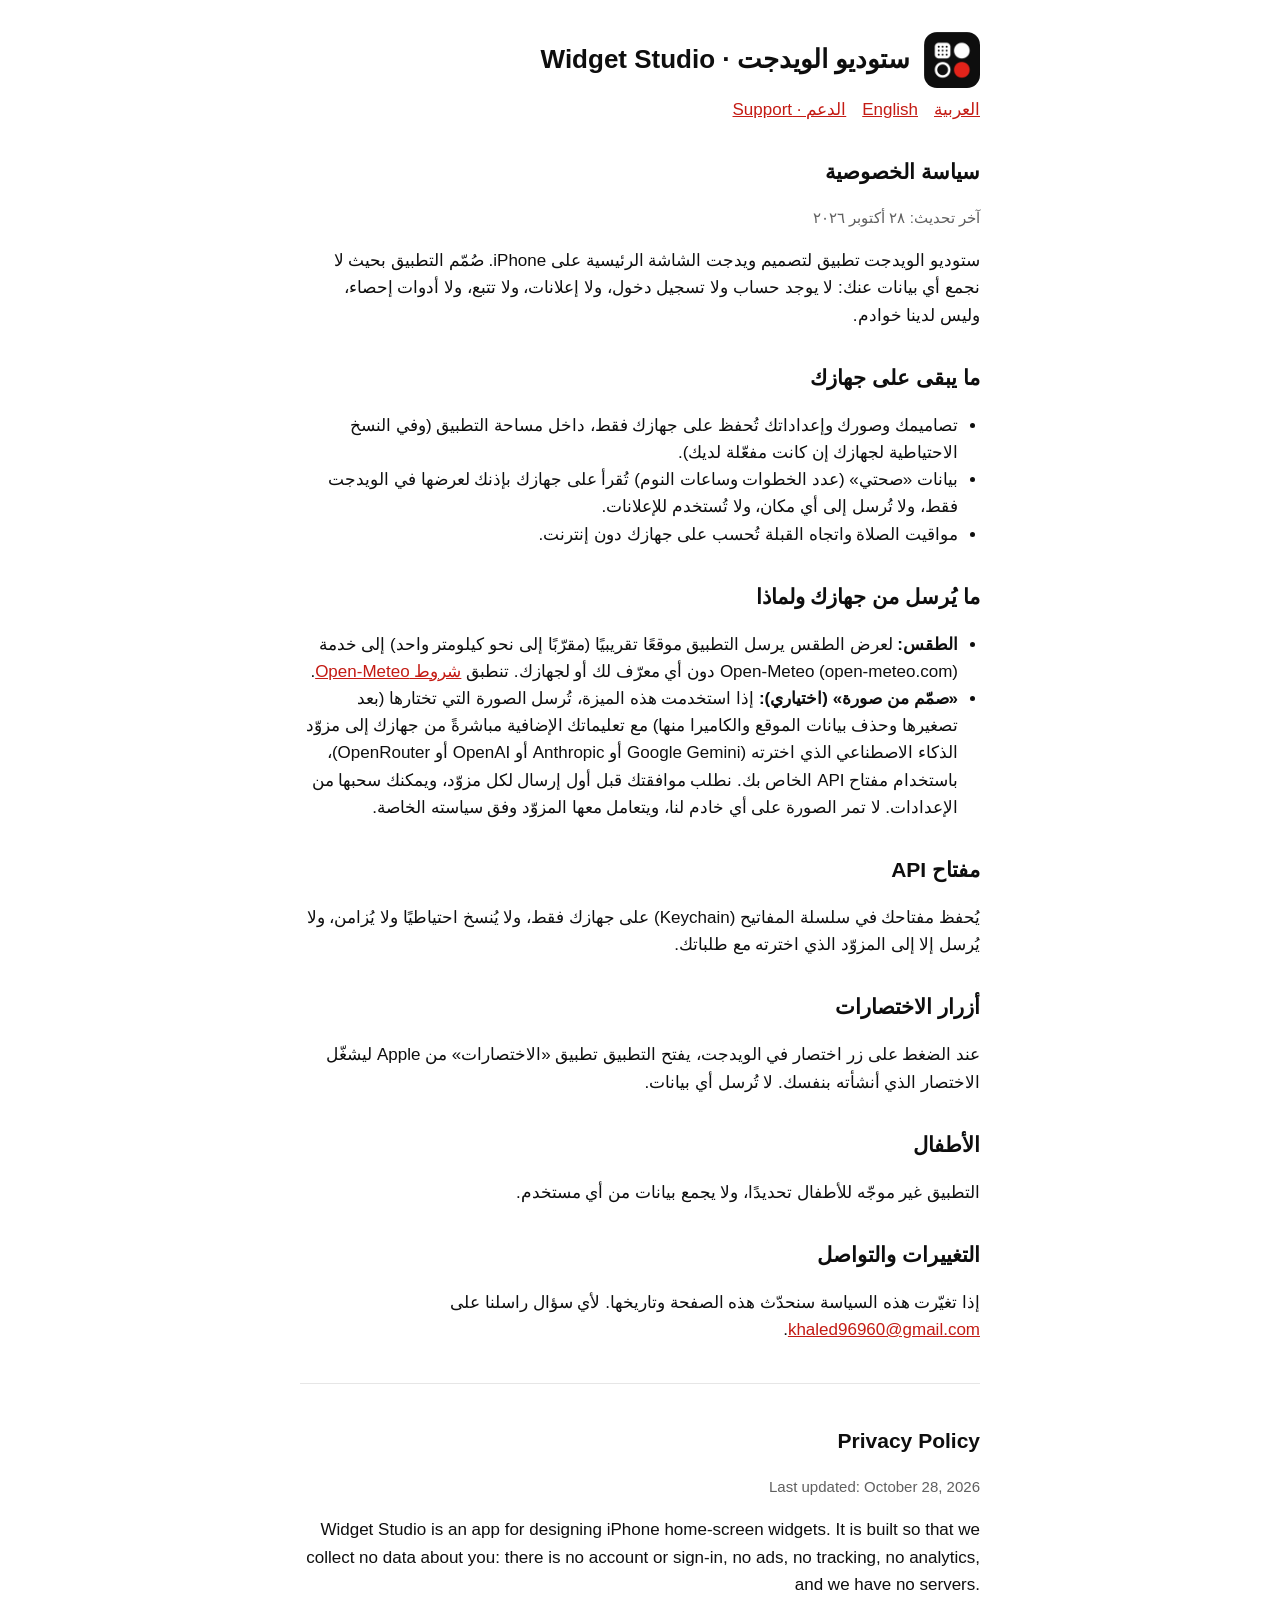
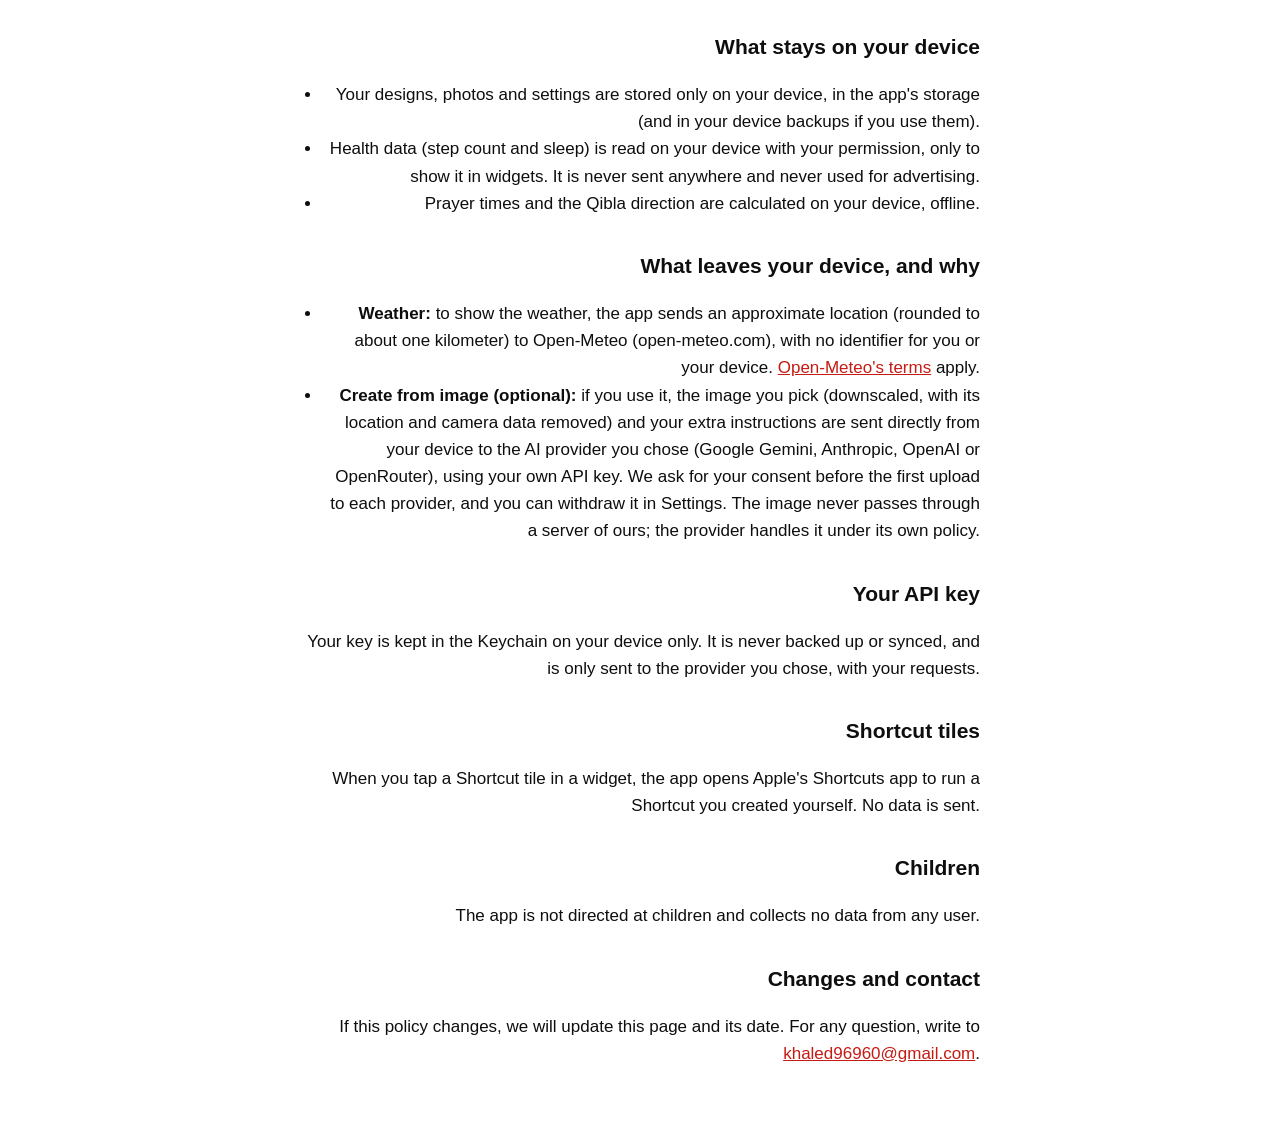
==== site/privacy.html @ 46233745 "M6 item 7: privacy policy and support pages on GitHub Pages site/ (ar/en): privacy policy (no accoun" ====
<!doctype html>
<html lang="ar" dir="rtl">
<head>
<meta charset="utf-8">
<meta name="viewport" content="width=device-width, initial-scale=1">
<title>سياسة الخصوصية · Privacy Policy — ستوديو الويدجت · Widget Studio</title>
<link rel="stylesheet" href="style.css">
</head>
<body>
<main>
<header>
  <img src="icon.png" alt="">
  <h1>ستوديو الويدجت · Widget Studio</h1>
</header>
<nav>
  <a href="#ar">العربية</a>
  <a href="#en">English</a>
  <a href="support.html">الدعم · Support</a>
</nav>

<section id="ar" lang="ar" dir="rtl">
  <h2>سياسة الخصوصية</h2>
  <p class="muted">آخر تحديث: ٢٨ أكتوبر ٢٠٢٦</p>
  <p>ستوديو الويدجت تطبيق لتصميم ويدجت الشاشة الرئيسية على iPhone. صُمّم التطبيق بحيث لا نجمع أي بيانات عنك: لا يوجد حساب ولا تسجيل دخول، ولا إعلانات، ولا تتبع، ولا أدوات إحصاء، وليس لدينا خوادم.</p>

  <h2>ما يبقى على جهازك</h2>
  <ul>
    <li>تصاميمك وصورك وإعداداتك تُحفظ على جهازك فقط، داخل مساحة التطبيق (وفي النسخ الاحتياطية لجهازك إن كانت مفعّلة لديك).</li>
    <li>بيانات «صحتي» (عدد الخطوات وساعات النوم) تُقرأ على جهازك بإذنك لعرضها في الويدجت فقط، ولا تُرسل إلى أي مكان، ولا تُستخدم للإعلانات.</li>
    <li>مواقيت الصلاة واتجاه القبلة تُحسب على جهازك دون إنترنت.</li>
  </ul>

  <h2>ما يُرسل من جهازك ولماذا</h2>
  <ul>
    <li><strong>الطقس:</strong> لعرض الطقس يرسل التطبيق موقعًا تقريبيًا (مقرّبًا إلى نحو كيلومتر واحد) إلى خدمة Open-Meteo (open-meteo.com) دون أي معرّف لك أو لجهازك. تنطبق <a href="https://open-meteo.com/en/terms">شروط Open-Meteo</a>.</li>
    <li><strong>«صمّم من صورة» (اختياري):</strong> إذا استخدمت هذه الميزة، تُرسل الصورة التي تختارها (بعد تصغيرها وحذف بيانات الموقع والكاميرا منها) مع تعليماتك الإضافية مباشرةً من جهازك إلى مزوّد الذكاء الاصطناعي الذي اخترته (Google Gemini أو Anthropic أو OpenAI أو OpenRouter)، باستخدام مفتاح API الخاص بك. نطلب موافقتك قبل أول إرسال لكل مزوّد، ويمكنك سحبها من الإعدادات. لا تمر الصورة على أي خادم لنا، ويتعامل معها المزوّد وفق سياسته الخاصة.</li>
  </ul>

  <h2>مفتاح API</h2>
  <p>يُحفظ مفتاحك في سلسلة المفاتيح (Keychain) على جهازك فقط، ولا يُنسخ احتياطيًا ولا يُزامن، ولا يُرسل إلا إلى المزوّد الذي اخترته مع طلباتك.</p>

  <h2>أزرار الاختصارات</h2>
  <p>عند الضغط على زر اختصار في الويدجت، يفتح التطبيق تطبيق «الاختصارات» من Apple ليشغّل الاختصار الذي أنشأته بنفسك. لا تُرسل أي بيانات.</p>

  <h2>الأطفال</h2>
  <p>التطبيق غير موجّه للأطفال تحديدًا، ولا يجمع بيانات من أي مستخدم.</p>

  <h2>التغييرات والتواصل</h2>
  <p>إذا تغيّرت هذه السياسة سنحدّث هذه الصفحة وتاريخها. لأي سؤال راسلنا على <a href="mailto:khaled96960@gmail.com">khaled96960@gmail.com</a>.</p>
</section>

<section id="en" lang="en" dir="ltr">
  <h2>Privacy Policy</h2>
  <p class="muted">Last updated: October 28, 2026</p>
  <p>Widget Studio is an app for designing iPhone home-screen widgets. It is built so that we collect no data about you: there is no account or sign-in, no ads, no tracking, no analytics, and we have no servers.</p>

  <h2>What stays on your device</h2>
  <ul>
    <li>Your designs, photos and settings are stored only on your device, in the app's storage (and in your device backups if you use them).</li>
    <li>Health data (step count and sleep) is read on your device with your permission, only to show it in widgets. It is never sent anywhere and never used for advertising.</li>
    <li>Prayer times and the Qibla direction are calculated on your device, offline.</li>
  </ul>

  <h2>What leaves your device, and why</h2>
  <ul>
    <li><strong>Weather:</strong> to show the weather, the app sends an approximate location (rounded to about one kilometer) to Open-Meteo (open-meteo.com), with no identifier for you or your device. <a href="https://open-meteo.com/en/terms">Open-Meteo's terms</a> apply.</li>
    <li><strong>Create from image (optional):</strong> if you use it, the image you pick (downscaled, with its location and camera data removed) and your extra instructions are sent directly from your device to the AI provider you chose (Google Gemini, Anthropic, OpenAI or OpenRouter), using your own API key. We ask for your consent before the first upload to each provider, and you can withdraw it in Settings. The image never passes through a server of ours; the provider handles it under its own policy.</li>
  </ul>

  <h2>Your API key</h2>
  <p>Your key is kept in the Keychain on your device only. It is never backed up or synced, and is only sent to the provider you chose, with your requests.</p>

  <h2>Shortcut tiles</h2>
  <p>When you tap a Shortcut tile in a widget, the app opens Apple's Shortcuts app to run a Shortcut you created yourself. No data is sent.</p>

  <h2>Children</h2>
  <p>The app is not directed at children and collects no data from any user.</p>

  <h2>Changes and contact</h2>
  <p>If this policy changes, we will update this page and its date. For any question, write to <a href="mailto:khaled96960@gmail.com">khaled96960@gmail.com</a>.</p>
</section>
</main>
</body>
</html>
---- site/style.css ----
:root {
  --bg: #ffffff;
  --fg: #0e0e0e;
  --muted: #5f5f5f;
  --line: #e6e6e6;
  --accent: #c41b14;
}
@media (prefers-color-scheme: dark) {
  :root { --bg: #0e0e0e; --fg: #f5f5f5; --muted: #a8a8a8; --line: #2a2a2a; --accent: #ff5a4f; }
}
* { box-sizing: border-box; }
body {
  margin: 0;
  background: var(--bg);
  color: var(--fg);
  font: 17px/1.6 -apple-system, BlinkMacSystemFont, "Segoe UI", "IBM Plex Sans Arabic", "Noto Sans Arabic", Tahoma, sans-serif;
}
main { max-width: 720px; margin: 0 auto; padding: 32px 20px 64px; }
header { display: flex; align-items: center; gap: 14px; margin-bottom: 8px; }
header img { width: 56px; height: 56px; border-radius: 13px; }
header h1 { margin: 0; font-size: 26px; }
nav { margin: 8px 0 28px; display: flex; gap: 16px; flex-wrap: wrap; }
a { color: var(--accent); }
h2 { font-size: 21px; margin-top: 32px; }
section + section { border-top: 1px solid var(--line); margin-top: 40px; padding-top: 8px; }
.muted { color: var(--muted); font-size: 15px; }
ul { padding-inline-start: 22px; }
[dir="rtl"] { text-align: right; }
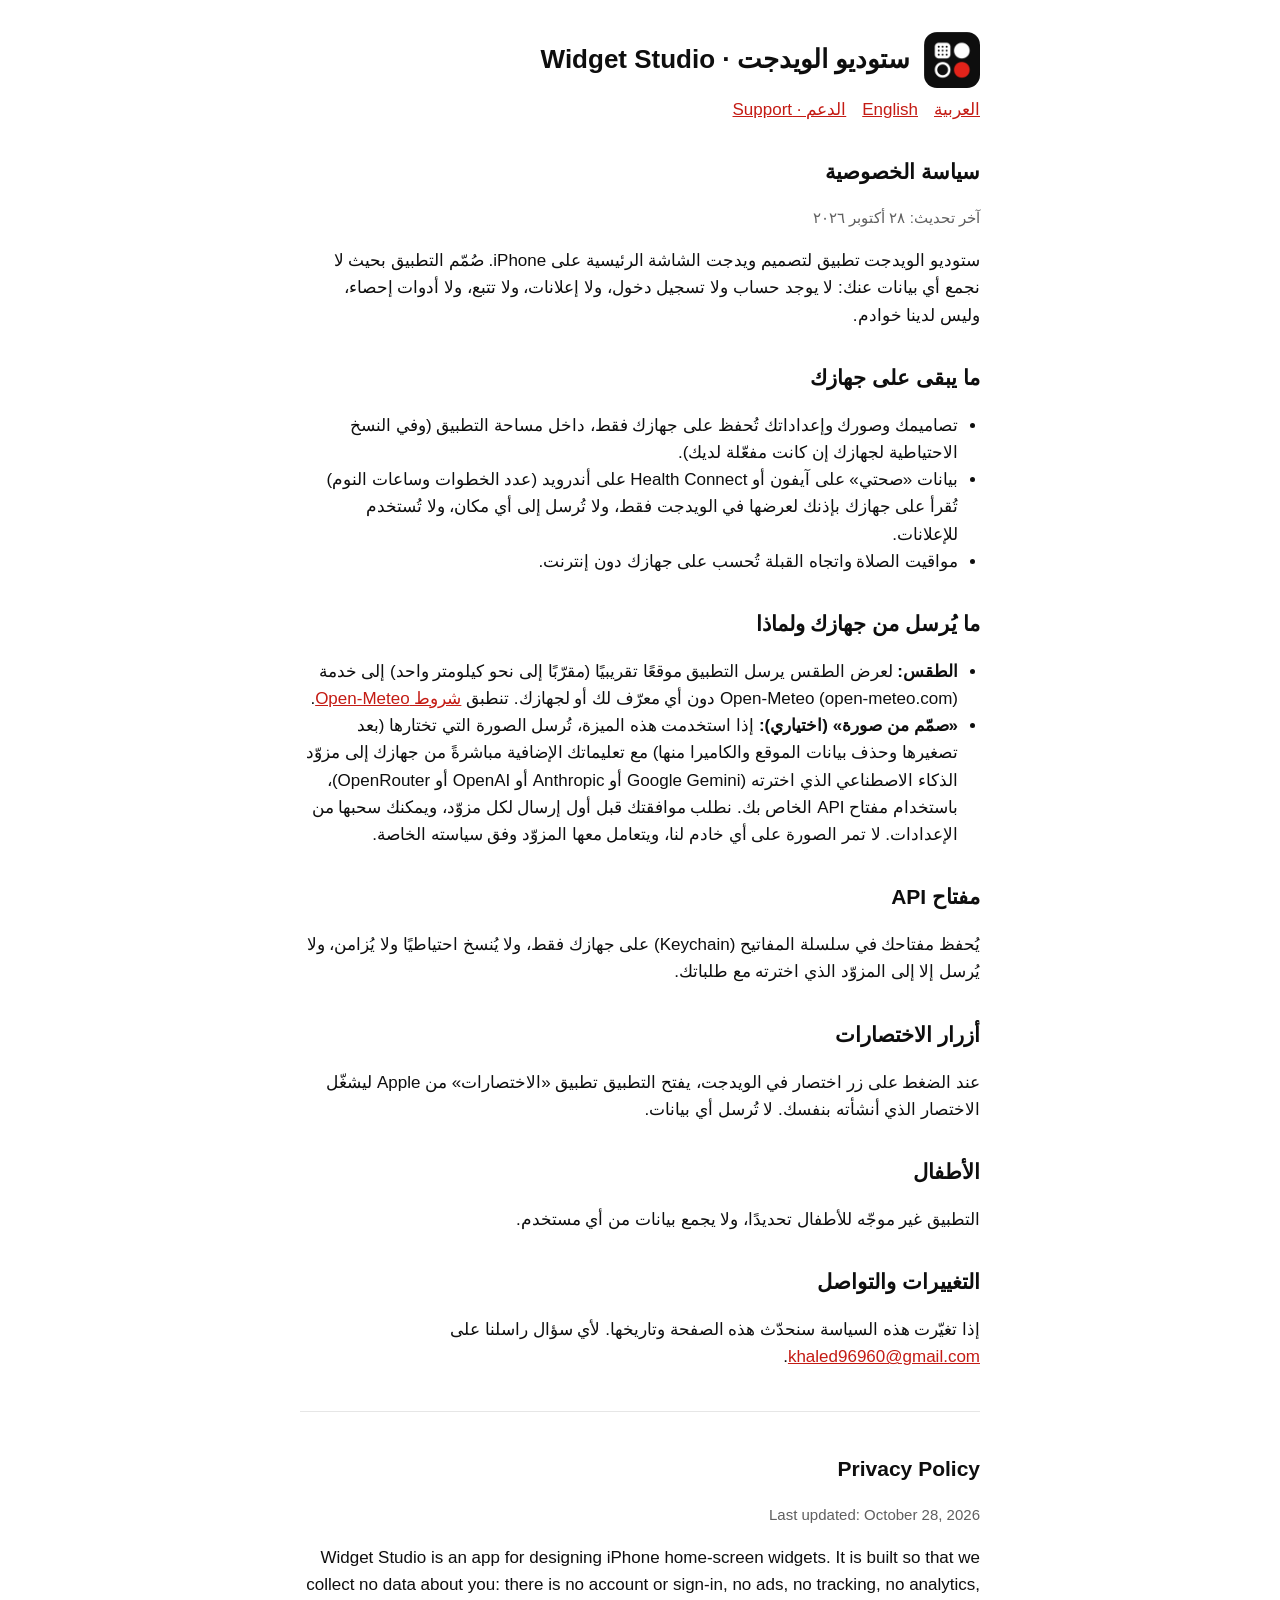
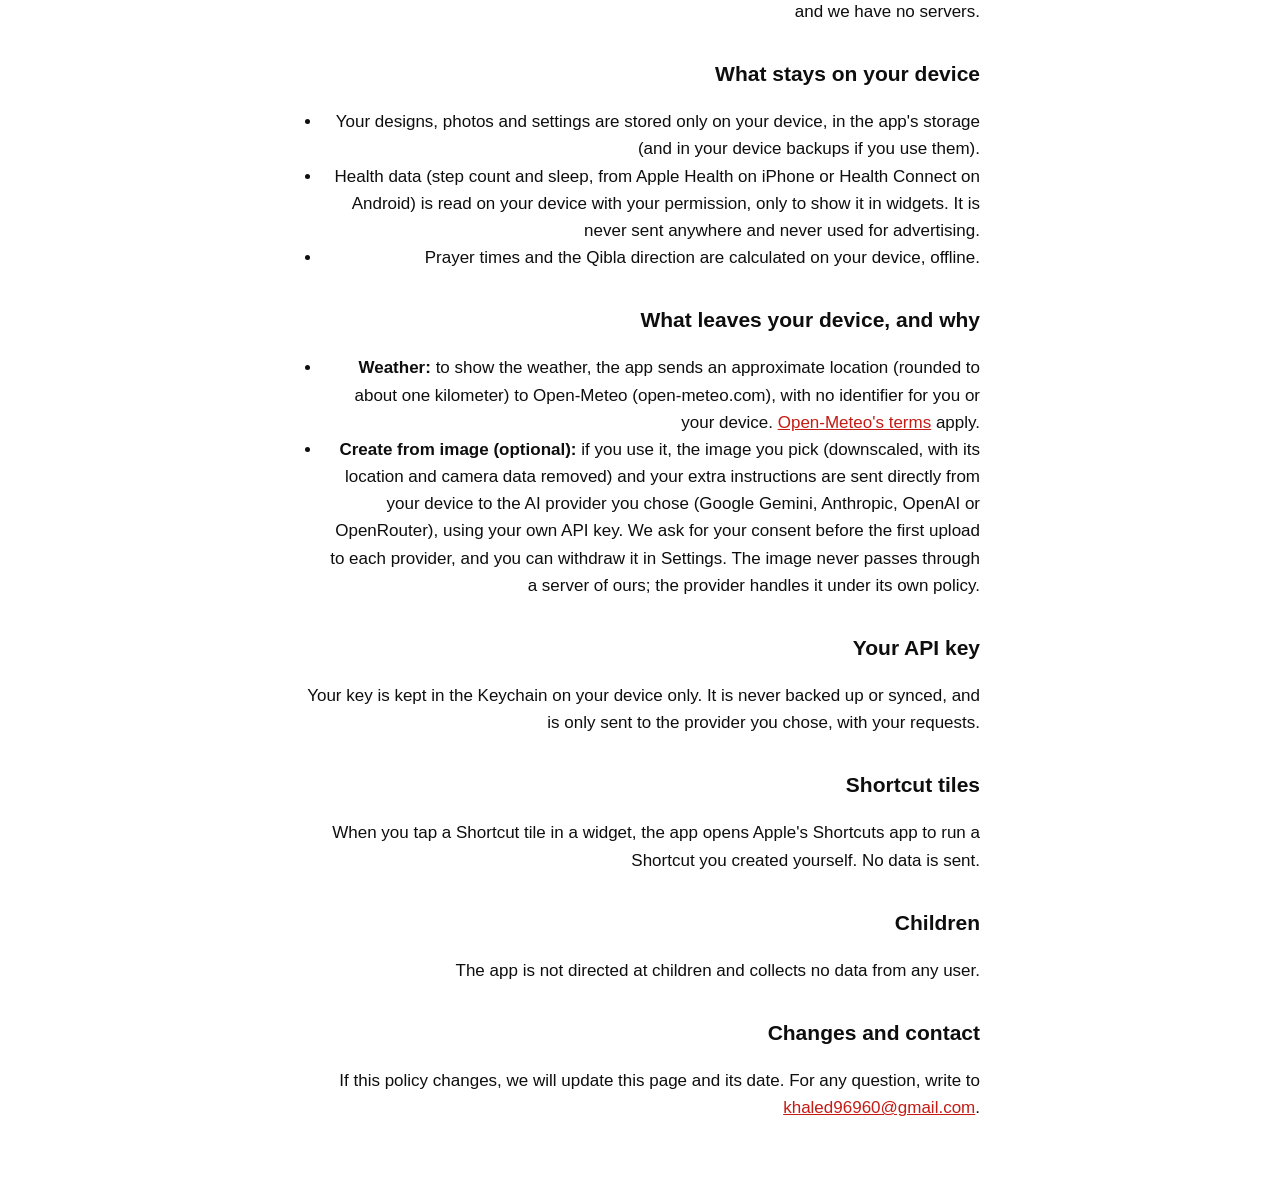
==== commit 5fc9a108: "M7 A2-A5 done: privacy page names Health Connect; a key that can't be decrypted counts as missing; C" ====
--- a/site/privacy.html
+++ b/site/privacy.html
@@ -26,7 +26,7 @@
   <h2>ما يبقى على جهازك</h2>
   <ul>
     <li>تصاميمك وصورك وإعداداتك تُحفظ على جهازك فقط، داخل مساحة التطبيق (وفي النسخ الاحتياطية لجهازك إن كانت مفعّلة لديك).</li>
-    <li>بيانات «صحتي» (عدد الخطوات وساعات النوم) تُقرأ على جهازك بإذنك لعرضها في الويدجت فقط، ولا تُرسل إلى أي مكان، ولا تُستخدم للإعلانات.</li>
+    <li>بيانات «صحتي» على آيفون أو Health Connect على أندرويد (عدد الخطوات وساعات النوم) تُقرأ على جهازك بإذنك لعرضها في الويدجت فقط، ولا تُرسل إلى أي مكان، ولا تُستخدم للإعلانات.</li>
     <li>مواقيت الصلاة واتجاه القبلة تُحسب على جهازك دون إنترنت.</li>
   </ul>
 
@@ -57,7 +57,7 @@
   <h2>What stays on your device</h2>
   <ul>
     <li>Your designs, photos and settings are stored only on your device, in the app's storage (and in your device backups if you use them).</li>
-    <li>Health data (step count and sleep) is read on your device with your permission, only to show it in widgets. It is never sent anywhere and never used for advertising.</li>
+    <li>Health data (step count and sleep, from Apple Health on iPhone or Health Connect on Android) is read on your device with your permission, only to show it in widgets. It is never sent anywhere and never used for advertising.</li>
     <li>Prayer times and the Qibla direction are calculated on your device, offline.</li>
   </ul>
 
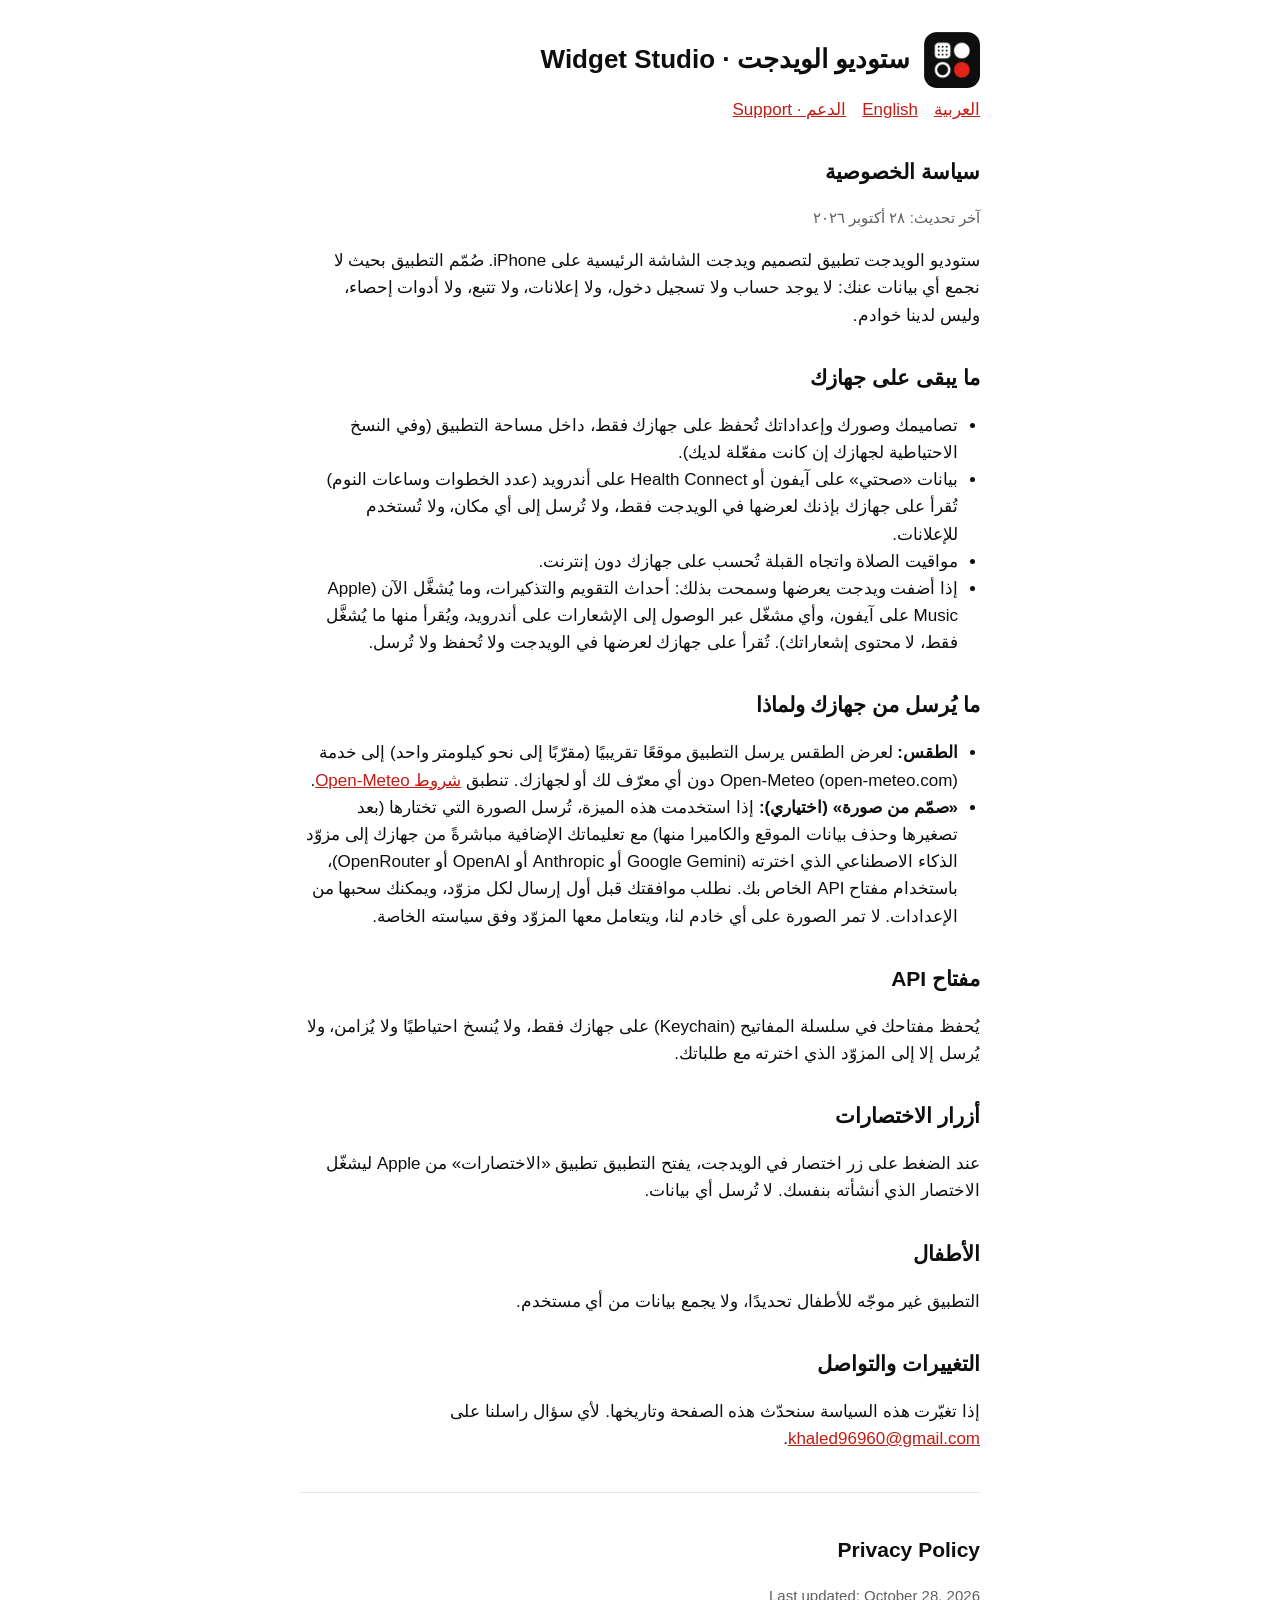
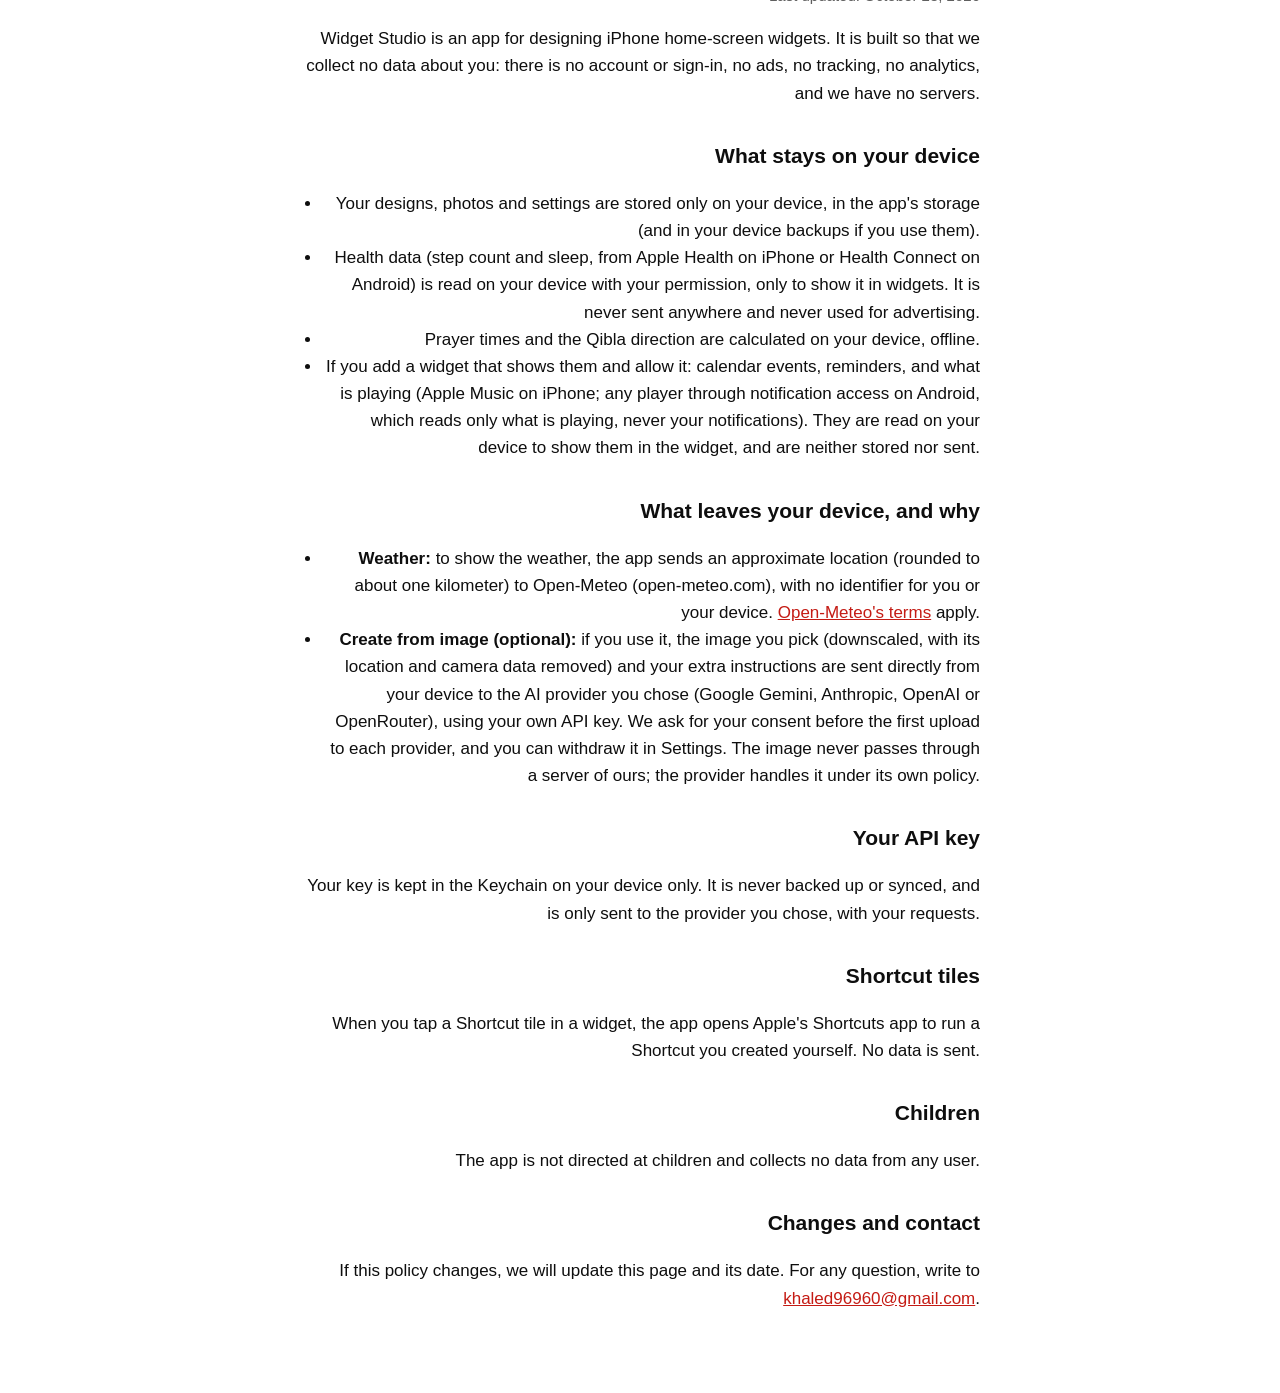
==== commit 01f895df: "ADR-027, capability table, privacy page, Diagnostics media row [full] Co-Authored-By: Claude Opus 5." ====
--- a/site/privacy.html
+++ b/site/privacy.html
@@ -28,6 +28,7 @@
     <li>تصاميمك وصورك وإعداداتك تُحفظ على جهازك فقط، داخل مساحة التطبيق (وفي النسخ الاحتياطية لجهازك إن كانت مفعّلة لديك).</li>
     <li>بيانات «صحتي» على آيفون أو Health Connect على أندرويد (عدد الخطوات وساعات النوم) تُقرأ على جهازك بإذنك لعرضها في الويدجت فقط، ولا تُرسل إلى أي مكان، ولا تُستخدم للإعلانات.</li>
     <li>مواقيت الصلاة واتجاه القبلة تُحسب على جهازك دون إنترنت.</li>
+    <li>إذا أضفت ويدجت يعرضها وسمحت بذلك: أحداث التقويم والتذكيرات، وما يُشغَّل الآن (Apple Music على آيفون، وأي مشغّل عبر الوصول إلى الإشعارات على أندرويد، ويُقرأ منها ما يُشغَّل فقط، لا محتوى إشعاراتك). تُقرأ على جهازك لعرضها في الويدجت ولا تُحفظ ولا تُرسل.</li>
   </ul>
 
   <h2>ما يُرسل من جهازك ولماذا</h2>
@@ -59,6 +60,7 @@
     <li>Your designs, photos and settings are stored only on your device, in the app's storage (and in your device backups if you use them).</li>
     <li>Health data (step count and sleep, from Apple Health on iPhone or Health Connect on Android) is read on your device with your permission, only to show it in widgets. It is never sent anywhere and never used for advertising.</li>
     <li>Prayer times and the Qibla direction are calculated on your device, offline.</li>
+    <li>If you add a widget that shows them and allow it: calendar events, reminders, and what is playing (Apple Music on iPhone; any player through notification access on Android, which reads only what is playing, never your notifications). They are read on your device to show them in the widget, and are neither stored nor sent.</li>
   </ul>
 
   <h2>What leaves your device, and why</h2>
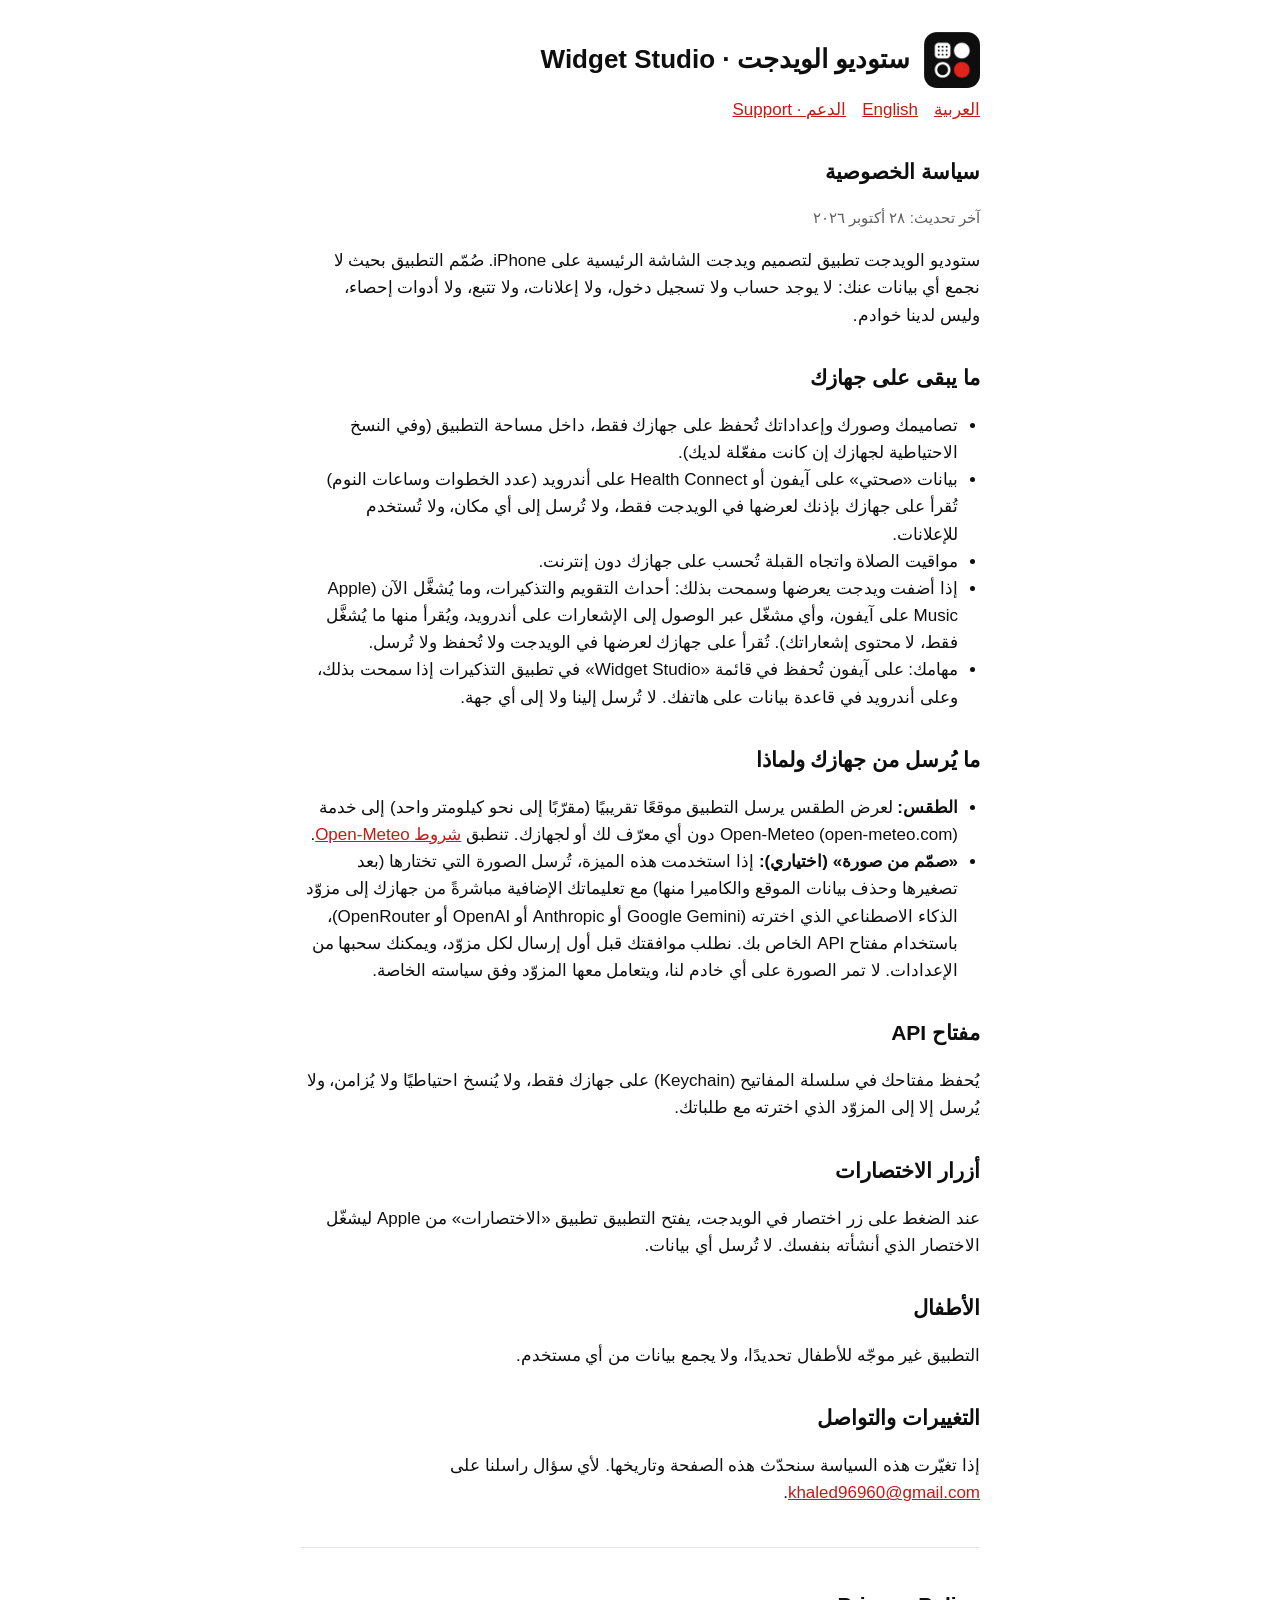
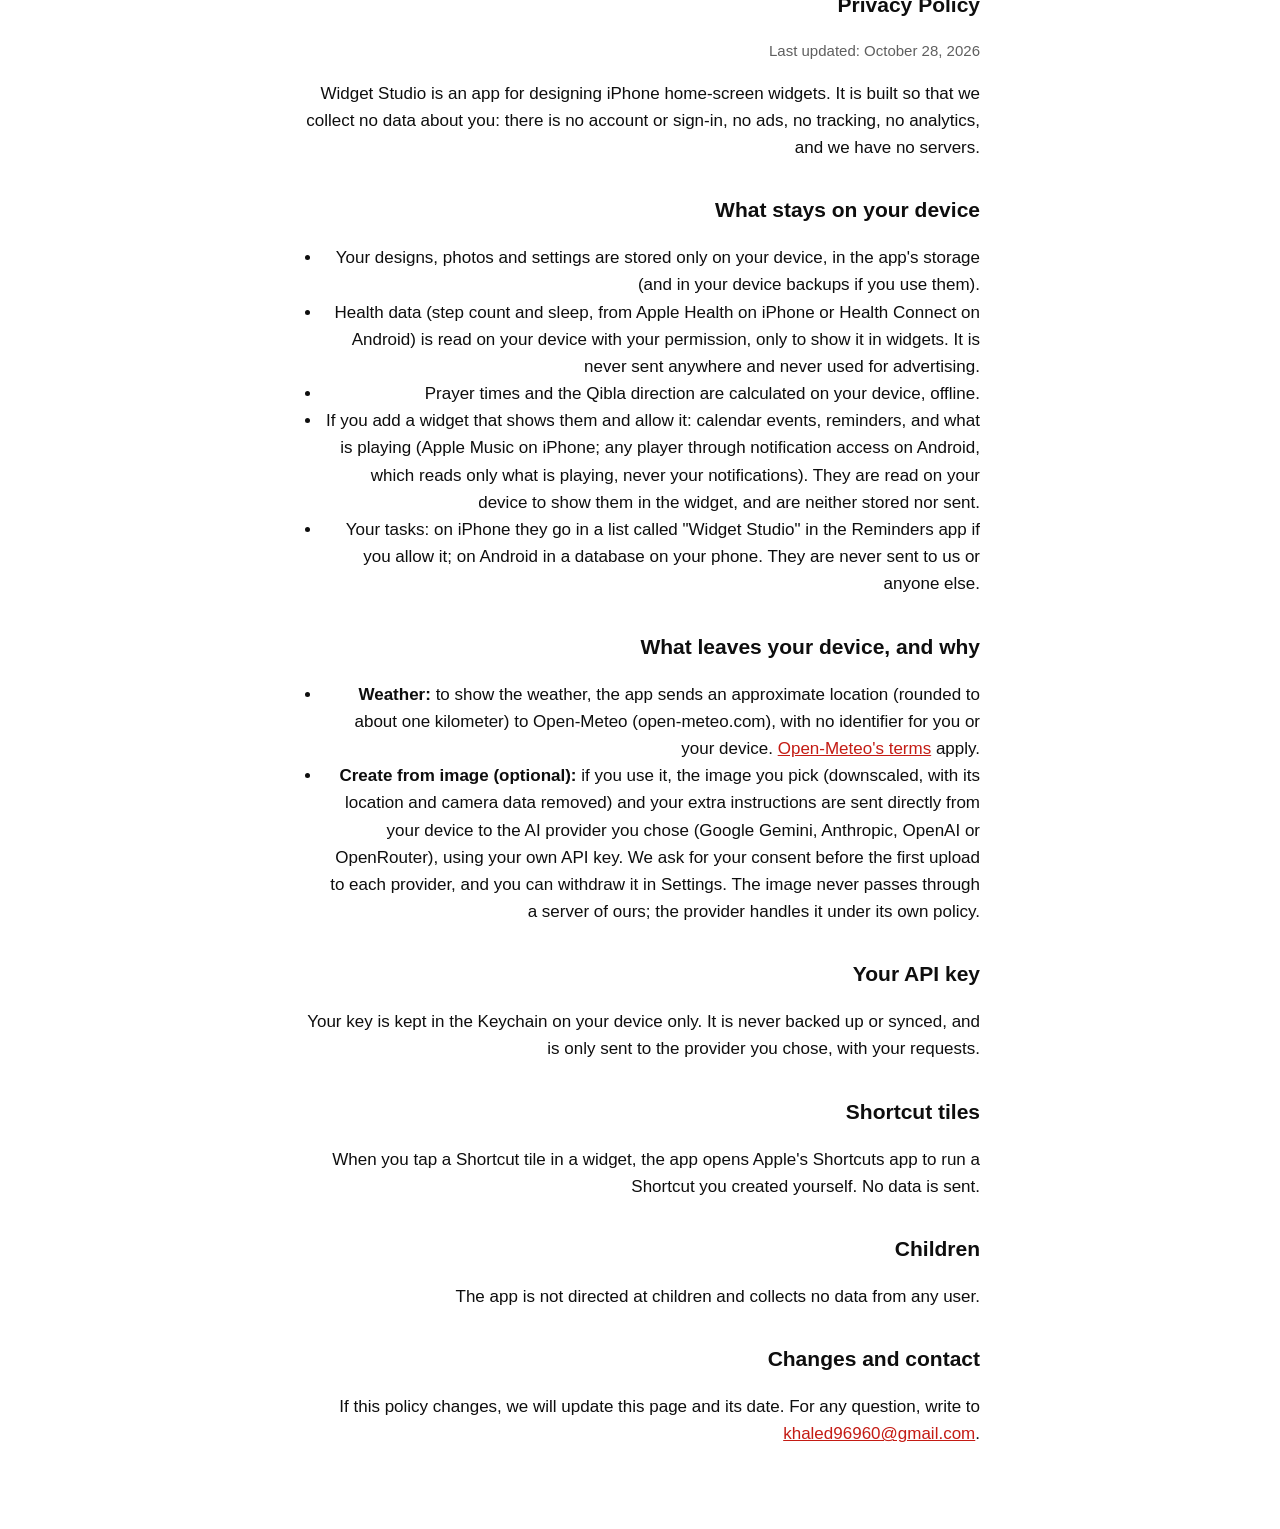
==== commit 8c144dd4: "Snapshots for the new templates and the live Music Card; UI tests reach Settings behind the Tasks ta" ====
--- a/site/privacy.html
+++ b/site/privacy.html
@@ -29,6 +29,7 @@
     <li>بيانات «صحتي» على آيفون أو Health Connect على أندرويد (عدد الخطوات وساعات النوم) تُقرأ على جهازك بإذنك لعرضها في الويدجت فقط، ولا تُرسل إلى أي مكان، ولا تُستخدم للإعلانات.</li>
     <li>مواقيت الصلاة واتجاه القبلة تُحسب على جهازك دون إنترنت.</li>
     <li>إذا أضفت ويدجت يعرضها وسمحت بذلك: أحداث التقويم والتذكيرات، وما يُشغَّل الآن (Apple Music على آيفون، وأي مشغّل عبر الوصول إلى الإشعارات على أندرويد، ويُقرأ منها ما يُشغَّل فقط، لا محتوى إشعاراتك). تُقرأ على جهازك لعرضها في الويدجت ولا تُحفظ ولا تُرسل.</li>
+    <li>مهامك: على آيفون تُحفظ في قائمة «Widget Studio» في تطبيق التذكيرات إذا سمحت بذلك، وعلى أندرويد في قاعدة بيانات على هاتفك. لا تُرسل إلينا ولا إلى أي جهة.</li>
   </ul>
 
   <h2>ما يُرسل من جهازك ولماذا</h2>
@@ -61,6 +62,7 @@
     <li>Health data (step count and sleep, from Apple Health on iPhone or Health Connect on Android) is read on your device with your permission, only to show it in widgets. It is never sent anywhere and never used for advertising.</li>
     <li>Prayer times and the Qibla direction are calculated on your device, offline.</li>
     <li>If you add a widget that shows them and allow it: calendar events, reminders, and what is playing (Apple Music on iPhone; any player through notification access on Android, which reads only what is playing, never your notifications). They are read on your device to show them in the widget, and are neither stored nor sent.</li>
+    <li>Your tasks: on iPhone they go in a list called "Widget Studio" in the Reminders app if you allow it; on Android in a database on your phone. They are never sent to us or anyone else.</li>
   </ul>
 
   <h2>What leaves your device, and why</h2>
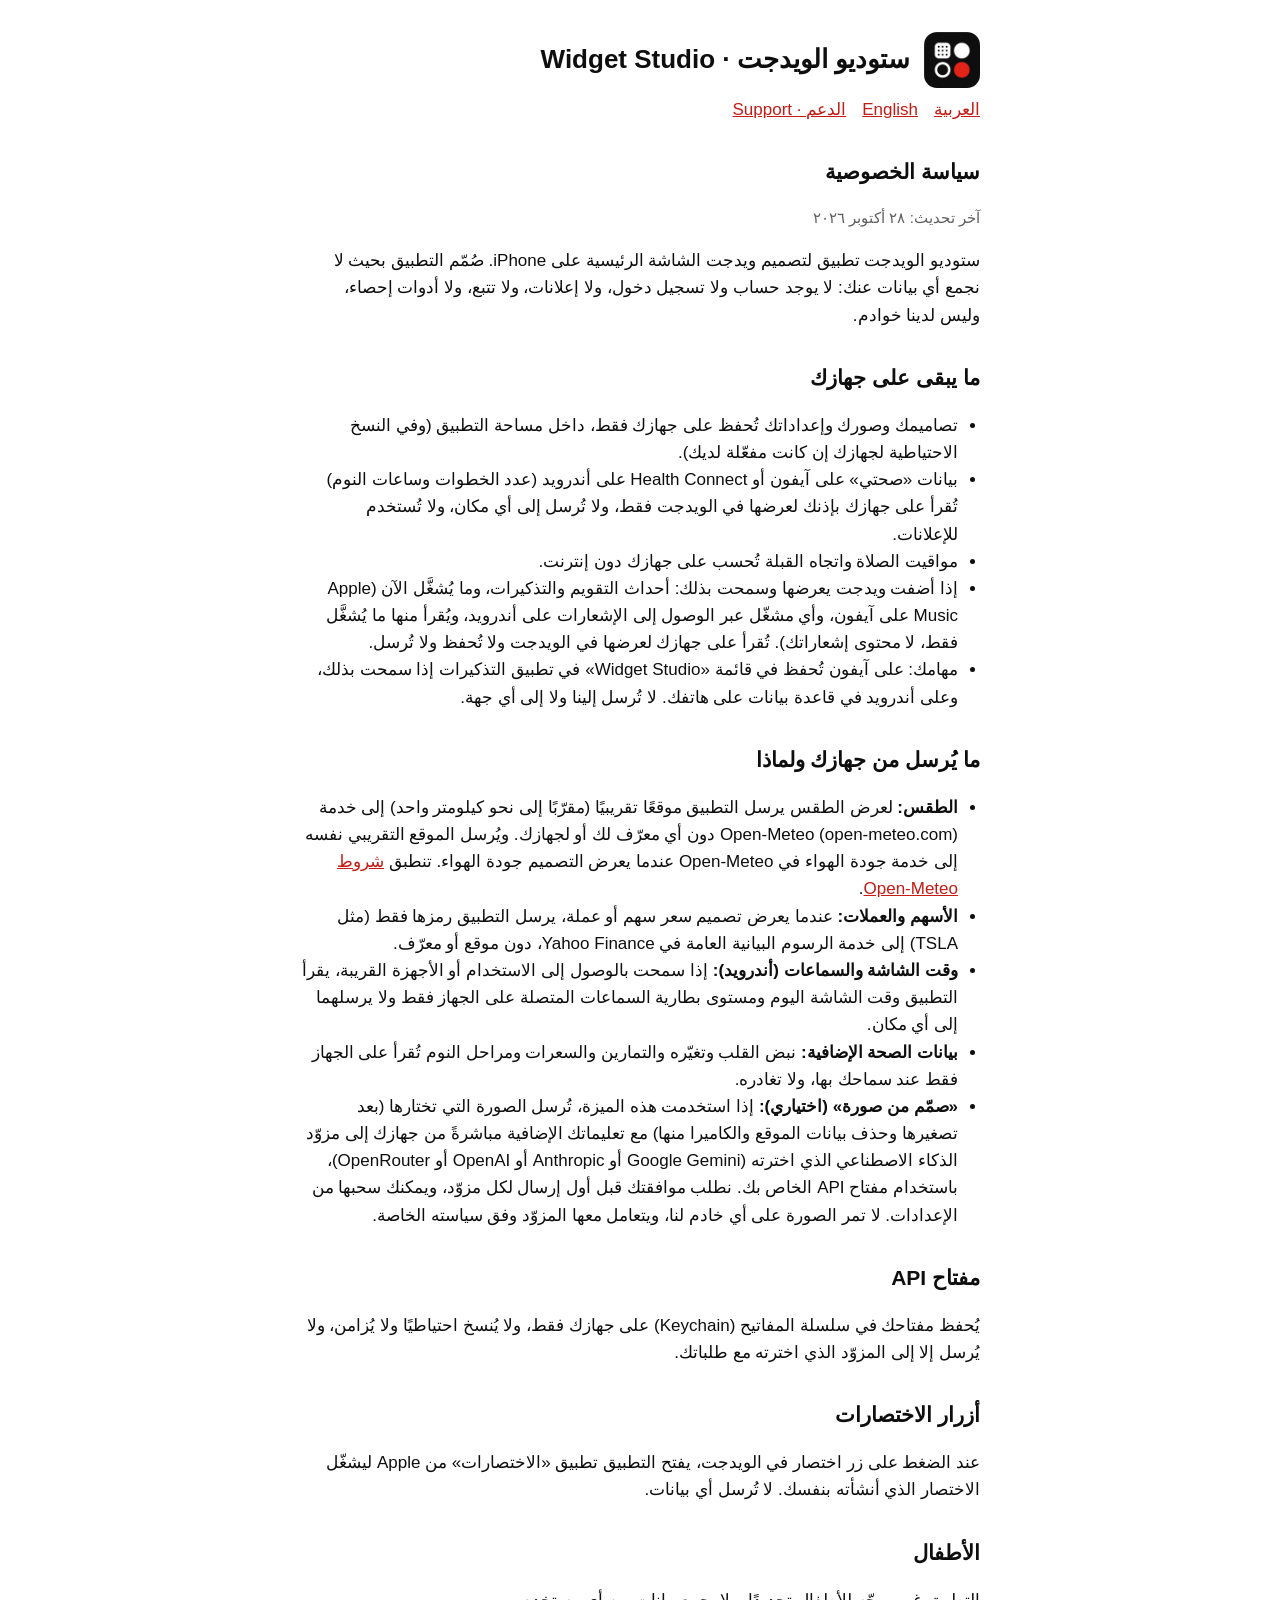
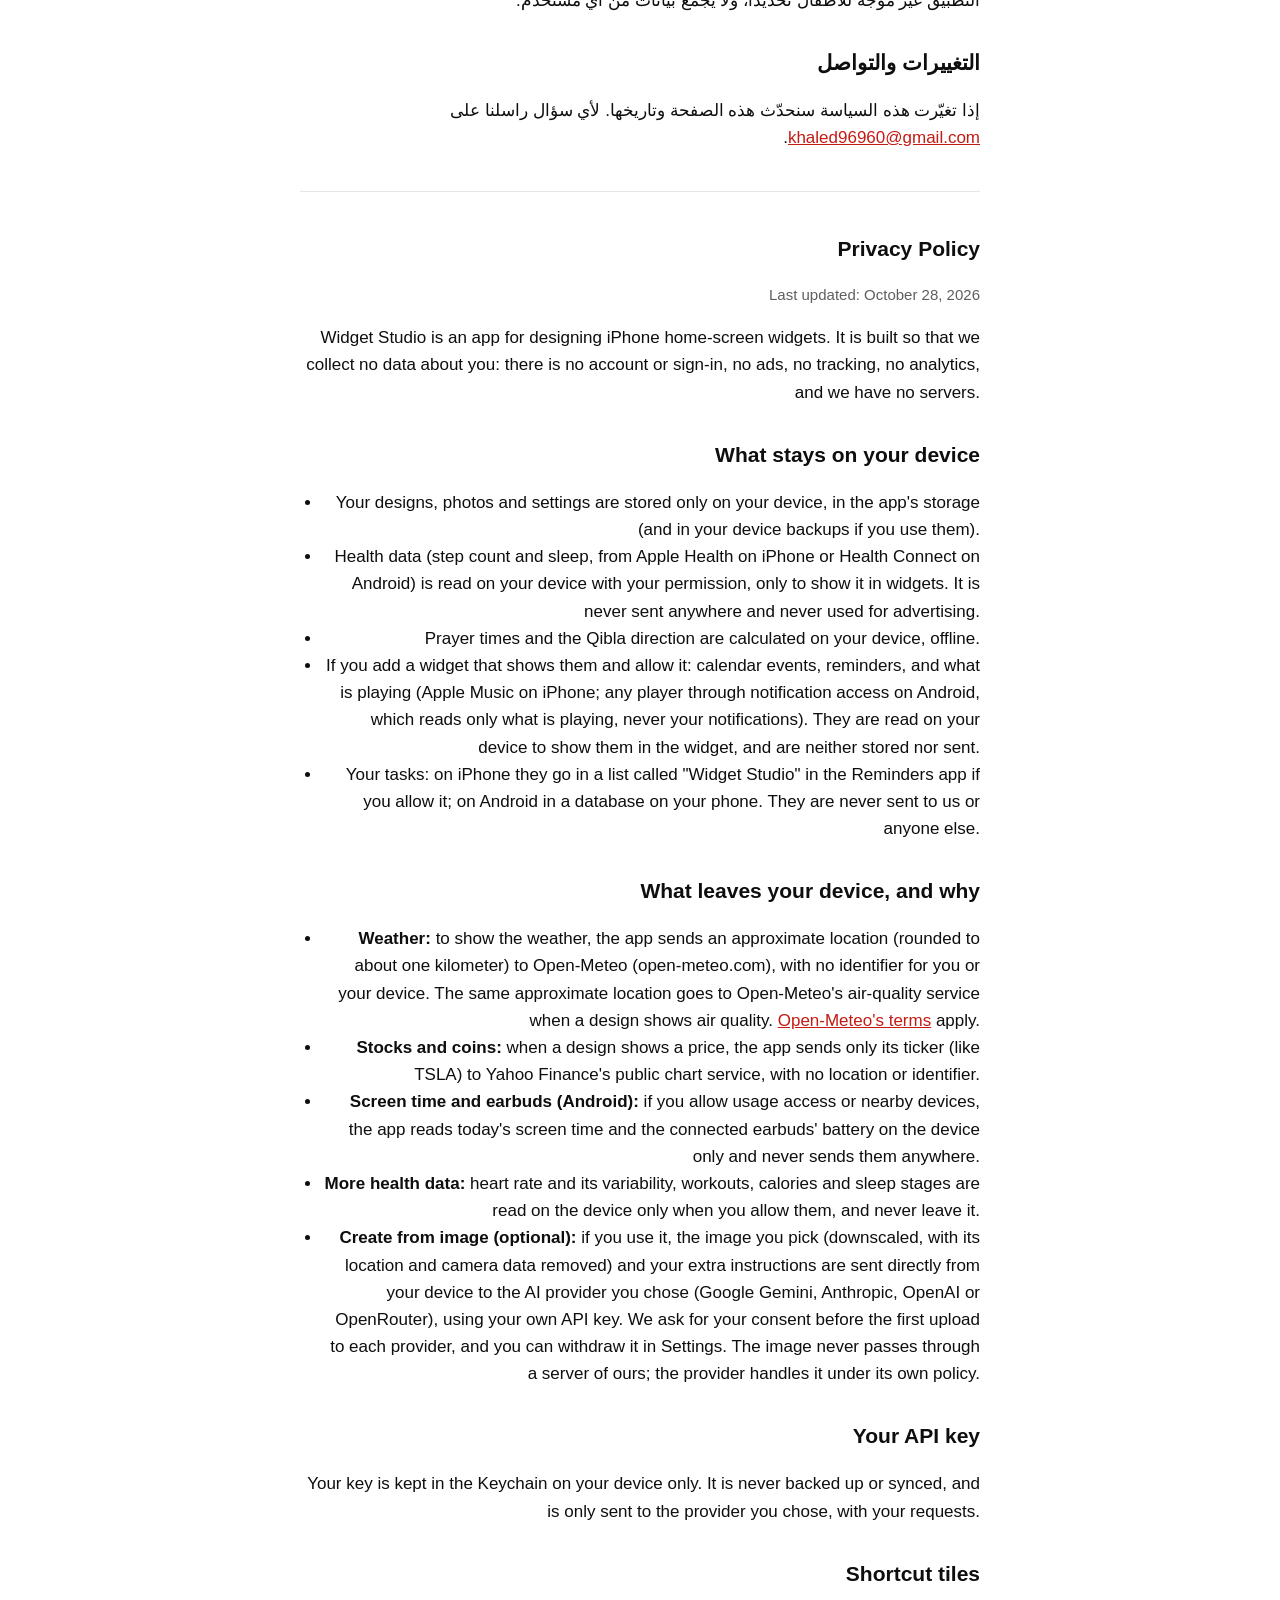
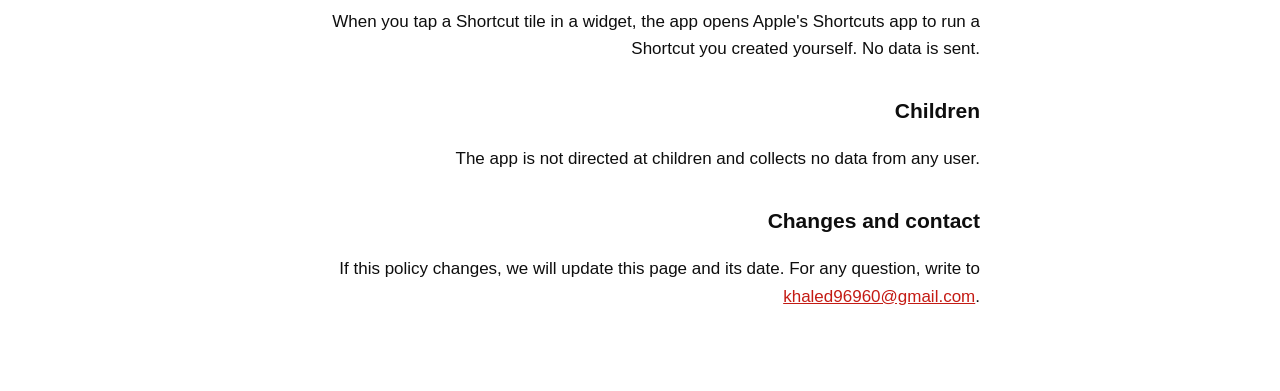
==== commit b2c8dab6: "Fast widget updates (ADR-030): Android event-driven redraws with per-widget throttle, Live widgets s" ====
--- a/site/privacy.html
+++ b/site/privacy.html
@@ -34,7 +34,10 @@
 
   <h2>ما يُرسل من جهازك ولماذا</h2>
   <ul>
-    <li><strong>الطقس:</strong> لعرض الطقس يرسل التطبيق موقعًا تقريبيًا (مقرّبًا إلى نحو كيلومتر واحد) إلى خدمة Open-Meteo (open-meteo.com) دون أي معرّف لك أو لجهازك. تنطبق <a href="https://open-meteo.com/en/terms">شروط Open-Meteo</a>.</li>
+    <li><strong>الطقس:</strong> لعرض الطقس يرسل التطبيق موقعًا تقريبيًا (مقرّبًا إلى نحو كيلومتر واحد) إلى خدمة Open-Meteo (open-meteo.com) دون أي معرّف لك أو لجهازك. ويُرسل الموقع التقريبي نفسه إلى خدمة جودة الهواء في Open-Meteo عندما يعرض التصميم جودة الهواء. تنطبق <a href="https://open-meteo.com/en/terms">شروط Open-Meteo</a>.</li>
+    <li><strong>الأسهم والعملات:</strong> عندما يعرض تصميم سعر سهم أو عملة، يرسل التطبيق رمزها فقط (مثل TSLA) إلى خدمة الرسوم البيانية العامة في Yahoo Finance، دون موقع أو معرّف.</li>
+    <li><strong>وقت الشاشة والسماعات (أندرويد):</strong> إذا سمحت بالوصول إلى الاستخدام أو الأجهزة القريبة، يقرأ التطبيق وقت الشاشة اليوم ومستوى بطارية السماعات المتصلة على الجهاز فقط ولا يرسلهما إلى أي مكان.</li>
+    <li><strong>بيانات الصحة الإضافية:</strong> نبض القلب وتغيّره والتمارين والسعرات ومراحل النوم تُقرأ على الجهاز فقط عند سماحك بها، ولا تغادره.</li>
     <li><strong>«صمّم من صورة» (اختياري):</strong> إذا استخدمت هذه الميزة، تُرسل الصورة التي تختارها (بعد تصغيرها وحذف بيانات الموقع والكاميرا منها) مع تعليماتك الإضافية مباشرةً من جهازك إلى مزوّد الذكاء الاصطناعي الذي اخترته (Google Gemini أو Anthropic أو OpenAI أو OpenRouter)، باستخدام مفتاح API الخاص بك. نطلب موافقتك قبل أول إرسال لكل مزوّد، ويمكنك سحبها من الإعدادات. لا تمر الصورة على أي خادم لنا، ويتعامل معها المزوّد وفق سياسته الخاصة.</li>
   </ul>
 
@@ -67,7 +70,10 @@
 
   <h2>What leaves your device, and why</h2>
   <ul>
-    <li><strong>Weather:</strong> to show the weather, the app sends an approximate location (rounded to about one kilometer) to Open-Meteo (open-meteo.com), with no identifier for you or your device. <a href="https://open-meteo.com/en/terms">Open-Meteo's terms</a> apply.</li>
+    <li><strong>Weather:</strong> to show the weather, the app sends an approximate location (rounded to about one kilometer) to Open-Meteo (open-meteo.com), with no identifier for you or your device. The same approximate location goes to Open-Meteo's air-quality service when a design shows air quality. <a href="https://open-meteo.com/en/terms">Open-Meteo's terms</a> apply.</li>
+    <li><strong>Stocks and coins:</strong> when a design shows a price, the app sends only its ticker (like TSLA) to Yahoo Finance's public chart service, with no location or identifier.</li>
+    <li><strong>Screen time and earbuds (Android):</strong> if you allow usage access or nearby devices, the app reads today's screen time and the connected earbuds' battery on the device only and never sends them anywhere.</li>
+    <li><strong>More health data:</strong> heart rate and its variability, workouts, calories and sleep stages are read on the device only when you allow them, and never leave it.</li>
     <li><strong>Create from image (optional):</strong> if you use it, the image you pick (downscaled, with its location and camera data removed) and your extra instructions are sent directly from your device to the AI provider you chose (Google Gemini, Anthropic, OpenAI or OpenRouter), using your own API key. We ask for your consent before the first upload to each provider, and you can withdraw it in Settings. The image never passes through a server of ours; the provider handles it under its own policy.</li>
   </ul>
 
